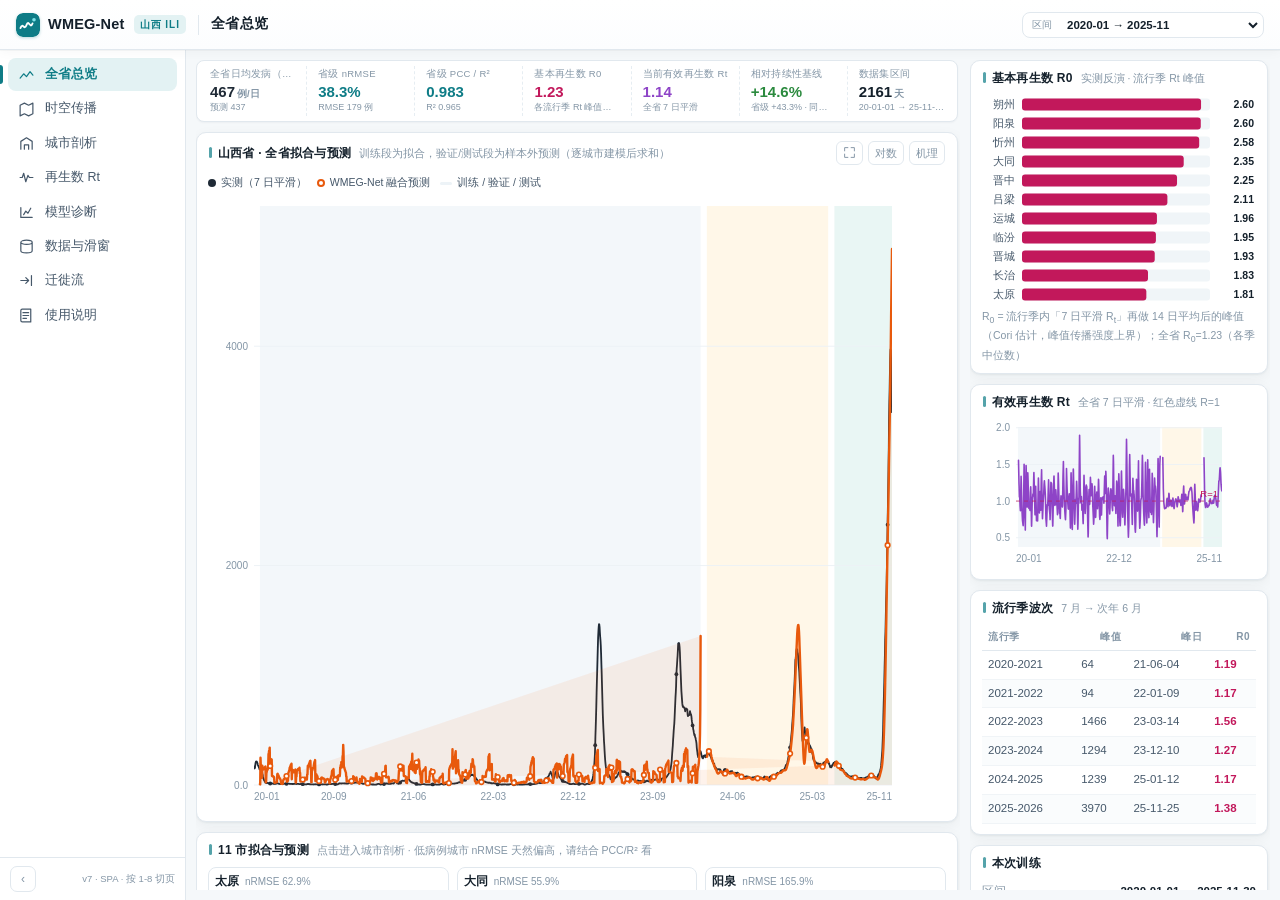
==== index.html @ af3e80bc "城市剖析主图加区间滑动条(全范围缩略+双把手+平移+空白拖新窗,与brush/滚轮/预设/日期框/城市切换双向同步)；修复框选矩形拦截鼠标致首次框选后交互失效" ====
<!doctype html>
<html lang="zh-CN">
<head>
<meta charset="utf-8">
<meta name="viewport" content="width=device-width,initial-scale=1">
<title>WMEG-Net · 山西省 ILI 时空传播</title>
<meta name="description" content="WMEG-Net 山西省 11 市流感样病例（ILI）时空预测演示：全省拟合与预测、时空传播地图、城市剖析、再生数 Rt、模型诊断与迁徙数据审计">
<meta name="theme-color" content="#0E7C86">
<link rel="icon" href="data:image/svg+xml,%3Csvg xmlns='http://www.w3.org/2000/svg' viewBox='0 0 32 32'%3E%3Crect width='32' height='32' rx='9' fill='%230E7C86'/%3E%3Cpath d='M6 20c3-8 5 4 8-4s5 6 8-2' fill='none' stroke='white' stroke-width='2.6' stroke-linecap='round'/%3E%3Ccircle cx='24' cy='9' r='2.4' fill='%237FE3E9'/%3E%3C/svg%3E">
<link rel="stylesheet" href="assets/app.css?v=20261125f">
</head>
<body data-page="index">
<div id="app"></div>
<script src="assets/data.js?v=20261125f"></script>
<script src="assets/charts.js?v=20261125f"></script>
<script src="assets/core.js?v=20261125f"></script>
<script src="assets/page-index.js?v=20261125f"></script>
<script src="assets/page-map.js?v=20261125f"></script>
<script src="assets/page-city.js?v=20261125f"></script>
<script src="assets/page-rt.js?v=20261125f"></script>
<script src="assets/page-model.js?v=20261125f"></script>
<script src="assets/page-data.js?v=20261125f"></script>
<script src="assets/page-mig.js?v=20261125f"></script>
<script src="assets/page-manual.js?v=20261125f"></script>
<script src="assets/app.js?v=20261125f"></script>
</body>
</html>
---- assets/app.css ----
/* ===========================================================
   WMEG-Net 演示站点 · 样式
   亮色 / 一屏零滚动 / 左控制台 + 主区 + 右详情栏
   =========================================================== */
:root{
  --bg:#F5F8FA; --panel:#FFFFFF; --panel2:#EEF3F7; --panel3:#F7FAFC;
  --line:#E1E8EE; --line2:#CFDAE3;
  --tx:#14202B; --tx2:#46586A; --tx3:#8496A6;
  --accent:#0E7C86; --accent2:#12A3AE; --accent-soft:#E3F2F3;
  --obs:#1F2A36; --pred:#0E7C86; --direct:#2F7FC1; --mech:#E8590C;
  --rt:#8E44C7; --r0:#C2185B; --flow:#2F7FC1;
  --train:#F3F7FA; --val:#FFF7E8; --test:#E9F6F4;
  --warn:#D9480F; --ok:#2B8A3E;
  --side-w:204px; --side-w-min:60px; --rail-w:clamp(296px,20vw,352px); --top-h:50px;
  --r:10px; --shadow:0 1px 2px rgba(20,32,43,.05),0 4px 14px rgba(20,32,43,.05);
}
*{box-sizing:border-box}
html,body{height:100%;margin:0}
body{background:var(--bg);color:var(--tx);
  font:13px/1.55 "Microsoft YaHei","PingFang SC","Noto Sans CJK SC","Segoe UI",sans-serif;
  -webkit-font-smoothing:antialiased;overflow:hidden}
.num{font-variant-numeric:tabular-nums}
button{font-family:inherit}

/* ---------- 顶栏 ---------- */
#app{height:100%;display:grid;grid-template-rows:var(--top-h) 1fr}
/* ---------- 顶栏 ---------- */
.top{display:flex;align-items:center;gap:12px;padding:0 16px;min-width:0;overflow:hidden;
  background:linear-gradient(180deg,#FFFFFF 0%,#FCFDFE 100%);
  border-bottom:1px solid var(--line);position:relative;z-index:20;
  box-shadow:0 1px 0 rgba(20,32,43,.03),0 3px 10px rgba(20,32,43,.03)}
.brand{display:flex;align-items:center;gap:8px;font-weight:800;font-size:14.5px;letter-spacing:.2px;
  white-space:nowrap;flex:0 0 auto}
.brand svg{display:block;border-radius:7px;box-shadow:0 1px 3px rgba(14,124,134,.28)}
.brand small{font-weight:700;font-size:10px;color:var(--accent);letter-spacing:.1em;
  background:var(--accent-soft);border-radius:5px;padding:1.5px 6px;margin-left:1px}
.vdiv{width:1px;height:20px;background:var(--line);flex:0 0 auto}
.viewtitle{display:flex;align-items:baseline;gap:9px;min-width:0;flex:0 1 auto}
.vname{font-size:13.5px;font-weight:800;color:var(--tx);white-space:nowrap;letter-spacing:.02em}
.vdesc{font-size:11.5px;color:var(--tx3);white-space:nowrap;overflow:hidden;text-overflow:ellipsis;min-width:0}
.top .spacer{flex:1 1 auto;min-width:4px}
.tools{display:flex;align-items:center;gap:8px;flex:0 0 auto;min-width:0}
.chip{display:inline-flex;align-items:center;gap:5px;background:#F7FAFC;border:1px solid var(--line);
  border-radius:7px;padding:4px 9px;font-size:11px;color:var(--tx2);white-space:nowrap;
  flex:0 0 auto;max-width:260px;overflow:hidden;text-overflow:ellipsis;line-height:1.35}
.chip b{color:var(--tx);font-weight:700;font-variant-numeric:tabular-nums}
.chip i{width:6px;height:6px;border-radius:50%;background:var(--accent);display:inline-block;
  box-shadow:0 0 0 2px rgba(14,124,134,.14)}
.chip.warn i{background:var(--warn);box-shadow:0 0 0 2px rgba(217,72,15,.14)}
.tsel{display:inline-flex;align-items:center;gap:6px;background:#fff;border:1px solid var(--line);
  border-radius:8px;padding:1px 2px 1px 9px;transition:.12s}
.tsel:hover{border-color:var(--line2)}
.tsel > span{font-size:10px;color:var(--tx3);letter-spacing:.06em;white-space:nowrap}
.sel{background:transparent;border:0;color:var(--tx);font-size:11.5px;font-weight:600;
  padding:4px 4px;outline:none;cursor:pointer;max-width:246px;font-family:inherit;
  text-overflow:ellipsis;white-space:nowrap;overflow:hidden}
.sel:focus{outline:none}

/* ---------- 侧栏 ---------- */
.shell{display:grid;grid-template-columns:var(--side-w) 1fr;min-height:0;transition:grid-template-columns .18s ease}
.shell.mini{grid-template-columns:var(--side-w-min)}
.side{background:#fff;border-right:1px solid var(--line);display:flex;flex-direction:column;min-height:0;position:relative}
.side .navlist{padding:8px 8px 2px;display:flex;flex-direction:column;gap:1px;flex:0 0 auto}
#consoleWrap{overflow-y:auto;overflow-x:hidden;min-height:0;flex:1 1 auto}
.side .tail{flex:0 0 auto}
.nav{display:flex;align-items:center;gap:10px;padding:7px 10px;border-radius:8px;color:var(--tx2);
  text-decoration:none;font-size:12.5px;white-space:nowrap;position:relative;transition:background .12s}
.nav svg{width:17px;height:17px;flex:0 0 17px;stroke:currentColor;fill:none;stroke-width:1.7;
  stroke-linecap:round;stroke-linejoin:round}
.nav:hover{background:var(--panel3);color:var(--tx)}
.nav.on{background:var(--accent-soft);color:var(--accent);font-weight:700}
.nav.on::before{content:"";position:absolute;left:-8px;top:7px;bottom:7px;width:3px;border-radius:0 3px 3px 0;background:var(--accent)}
.nav .lbl{overflow:hidden;text-overflow:ellipsis}
.nav .kbd{margin-left:auto;font-size:9.5px;color:var(--tx3);opacity:.8}
.shell.mini .nav .lbl,.shell.mini .nav .kbd,.shell.mini .side h4,.shell.mini .console,.shell.mini .brandtext{display:none}
.shell.mini .nav{justify-content:center;padding:9px 0}
.side h4{margin:14px 16px 6px;font-size:9.5px;letter-spacing:.16em;color:var(--tx3);font-weight:800;text-transform:uppercase}
.console{margin:6px 10px 10px;padding:9px;border:1px solid var(--line);border-radius:9px;background:var(--panel3)}
.console .cr{display:flex;align-items:center;gap:6px;margin-bottom:6px}
.console .cr label{width:34px;font-size:10.5px;color:var(--tx3)}
.console input[type=date],.console input[type=number],.console select{
  flex:1;min-width:0;background:#fff;border:1px solid var(--line);border-radius:6px;padding:3px 5px;
  font-size:11px;color:var(--tx);outline:none;font-family:inherit}
.console .ratio{display:flex;height:16px;border-radius:4px;overflow:hidden;margin:6px 0 4px;font-size:9px;font-weight:700;color:#fff}
.console .ratio i{display:flex;align-items:center;justify-content:center;font-style:normal}
.console .hint{font-size:10px;color:var(--tx3);line-height:1.45}
.btn{display:inline-flex;align-items:center;justify-content:center;gap:6px;border:1px solid var(--line2);
  background:#fff;color:var(--tx2);border-radius:7px;padding:5px 10px;font-size:11.5px;cursor:pointer;
  transition:.12s;white-space:nowrap}
.btn:hover{border-color:var(--accent);color:var(--accent)}
.btn.primary{background:var(--accent);border-color:var(--accent);color:#fff;font-weight:700}
.btn.primary:hover{background:#0B656D;border-color:#0B656D;color:#fff}
.btn.primary[disabled]{background:#A9C6C8;border-color:#A9C6C8;cursor:not-allowed}
.btn.sm{padding:3px 8px;font-size:10.5px;border-radius:6px}
.btn.block{width:100%}
.side .tail{margin-top:auto;padding:8px 10px;border-top:1px solid var(--line);display:flex;gap:6px;align-items:center}
.collapse{width:26px;height:26px;border-radius:7px;border:1px solid var(--line);background:#fff;cursor:pointer;
  color:var(--tx3);display:flex;align-items:center;justify-content:center;font-size:12px}
.collapse:hover{color:var(--accent);border-color:var(--accent)}
.ver{font-size:9.5px;color:var(--tx3);margin-left:auto;white-space:nowrap;overflow:hidden}

/* ---------- 页面骨架 ---------- */
.page{display:grid;grid-template-columns:minmax(0,1fr) var(--rail-w);gap:10px;padding:10px;min-height:0;overflow:hidden}
.page.norail{grid-template-columns:minmax(0,1fr)}
.main{min-width:0;min-height:0;overflow:auto;overflow-x:hidden;display:flex;flex-direction:column;gap:10px;padding-right:2px}
.main.noset{overflow:hidden}
.rail{min-width:0;min-height:0;overflow-y:auto;overflow-x:hidden;display:flex;flex-direction:column;gap:10px;padding-right:2px}
/* 右栏卡片不许被 flex 压缩（否则内容超高时全被裁掉），超出的交给右栏滚动 */
.rail > .card{flex:0 0 auto}
.page.norail .main{overflow:auto}
/* 顶部栏与版式的自适应：窗口变窄时先收文字，再收布局，绝不让内容被裁 */
@media (max-width:1600px){.vdesc{display:none}}
@media (max-width:1460px){#chipSplit{display:none}}
@media (max-width:1360px){:root{--rail-w:300px;--side-w:186px}#chipUpd{display:none}}
@media (max-width:1240px){:root{--rail-w:280px}#runSel{max-width:160px}.brand small{display:none}}
@media (max-width:1120px){.page{grid-template-columns:minmax(0,1fr)}.rail{display:none}}
@media (max-width:980px){.viewtitle{display:none}.brand span.brandtext{display:none}}

/* ---------- 区间工具条（分段控件 + 日期） ---------- */
.rangebar{display:flex;align-items:center;gap:10px;padding:7px 0 2px;flex-wrap:wrap;min-width:0}
.seglabel{font-size:10px;color:var(--tx3);letter-spacing:.08em;white-space:nowrap;flex:0 0 auto}
.seg{display:inline-flex;border:1px solid var(--line);border-radius:8px;overflow:hidden;background:#fff;
  flex:0 0 auto;box-shadow:0 1px 2px rgba(20,32,43,.03)}
.seg button{border:0;border-right:1px solid var(--line);background:transparent;color:var(--tx2);
  padding:5px 11px;font-size:11.5px;font-family:inherit;cursor:pointer;transition:.12s;white-space:nowrap}
.seg button:last-child{border-right:0}
.seg button:hover{background:var(--panel3);color:var(--tx)}
.seg button.on{background:var(--accent);color:#fff;font-weight:700}
.rbar-right{margin-left:auto;display:flex;align-items:center;gap:6px;flex-wrap:wrap;min-width:0}
.rbar-right .dlab{font-size:10px;color:var(--tx3)}
.rbar-right input[type=date]{background:#fff;border:1px solid var(--line);border-radius:7px;
  padding:3px 6px;font-size:11px;color:var(--tx2);font-family:inherit;outline:none}
.rbar-right input[type=date]:focus{border-color:var(--accent);color:var(--tx)}
.rbar-right .rtxt{font-size:10.5px;color:var(--tx3);margin-left:4px;white-space:nowrap;
  font-variant-numeric:tabular-nums}
.rbar-right .rtxt b{color:var(--tx2)}

/* ---------- 卡片 ---------- */
.card{background:var(--panel);border:1px solid var(--line);border-radius:var(--r);box-shadow:var(--shadow);
  display:flex;flex-direction:column;min-width:0;position:relative;overflow:hidden}
.card>.hd{display:flex;align-items:center;gap:8px;padding:8px 12px 0;min-height:20px;min-width:0}
.card>.hd h3{margin:0;font-size:12px;font-weight:800;letter-spacing:.02em;color:var(--tx);white-space:nowrap}
.card>.hd .sub{font-size:10.5px;color:var(--tx3);overflow:hidden;text-overflow:ellipsis;white-space:nowrap;min-width:0}
.card>.hd .tools{margin-left:auto;display:flex;gap:5px;align-items:center}
.card>.bd{padding:7px 11px 10px;flex:1;min-height:0;min-width:0;display:flex;flex-direction:column}
.card.pad>.bd{padding:12px 14px}
.card.grow{flex:1 1 auto}
/* 主区卡片默认不被压缩（否则内容超高时按比例压扁、字被裁）；需要撑满的卡片用内联 flex:1 */
.main > .card{flex:0 0 auto}
.main > .kpis{flex:0 0 auto}
.ico{min-width:24px;height:24px;border-radius:6px;border:1px solid var(--line);background:#fff;color:var(--tx3);
  display:inline-flex;align-items:center;justify-content:center;cursor:pointer;font-size:10.5px;
  padding:0 6px;white-space:nowrap;line-height:1;letter-spacing:0}
.ico:hover{color:var(--accent);border-color:var(--accent)}
.ico.on{background:var(--accent-soft);color:var(--accent);border-color:#B6DEE0}

/* ---------- KPI ---------- */
.kpis{display:grid;grid-template-columns:repeat(auto-fit,minmax(124px,1fr));gap:8px}
.kpis.seven{grid-template-columns:repeat(7,minmax(0,1fr))}
/* 窄屏把 7 张 KPI 折成 4 列两行（规则必须放在 .kpis.seven 之后才生效） */
@media (max-width:1500px){.kpis.seven{grid-template-columns:repeat(4,minmax(0,1fr))}}
@media (max-width:900px){.kpis.seven{grid-template-columns:repeat(2,minmax(0,1fr))}}
.kpi{background:var(--panel);border:1px solid var(--line);border-radius:8px;padding:7px 10px;
  box-shadow:0 1px 2px rgba(20,32,43,.04);position:relative;overflow:hidden;min-width:0}
.kpi .t{font-size:9.5px;color:var(--tx3);letter-spacing:.04em;white-space:nowrap;overflow:hidden;text-overflow:ellipsis}
.kpi .v{font-size:19px;font-weight:800;line-height:1.15;margin-top:1px;font-variant-numeric:tabular-nums;
  white-space:nowrap;overflow:hidden;text-overflow:ellipsis}
.kpi .u{font-size:10px;color:var(--tx3);font-weight:600;margin-left:2px}
.kpi .d{font-size:9.5px;color:var(--tx3);margin-top:1px;white-space:nowrap;overflow:hidden;text-overflow:ellipsis}
.kpi::after{content:"";position:absolute;left:0;top:0;bottom:0;width:2.5px;background:var(--accent);opacity:.5}
.kpi.obs::after{background:var(--obs)}.kpi.pred::after{background:var(--pred)}
.kpi.rt::after{background:var(--rt)}.kpi.r0::after{background:var(--r0)}
.kpi.warn::after{background:var(--warn)}.kpi.ok::after{background:var(--ok)}

/* ---------- 紧凑指标带（总览页顶部） ---------- */
.mbar{display:flex;align-items:stretch;background:#fff;border:1px solid var(--line);border-radius:8px;
  box-shadow:0 1px 2px rgba(20,32,43,.04);padding:5px 2px;flex:0 0 auto;min-width:0;overflow:hidden}
.mbar .m{flex:1 1 0;min-width:0;padding:1px 11px;border-left:1px dashed #E6EDF2;display:flex;
  flex-direction:column;gap:1px}
.mbar .m:first-child{border-left:0}
.mbar .ml{font-size:9.5px;color:var(--tx3);letter-spacing:.03em;white-space:nowrap;overflow:hidden;text-overflow:ellipsis}
.mbar .mv{font-size:15px;font-weight:800;line-height:1.15;color:var(--tx);font-variant-numeric:tabular-nums;
  white-space:nowrap;overflow:hidden;text-overflow:ellipsis}
.mbar .mv i{font-size:9.5px;font-weight:600;color:var(--tx3);font-style:normal;margin-left:2px}
.mbar .md{font-size:9px;color:var(--tx3);white-space:nowrap;overflow:hidden;text-overflow:ellipsis}
.mbar .m.obs .mv{color:#1F2A36}.mbar .m.pred .mv{color:var(--accent)}
.mbar .m.rt .mv{color:var(--rt)}.mbar .m.r0 .mv{color:var(--r0)}
.mbar .m.ok .mv{color:var(--ok)}.mbar .m.warn .mv{color:var(--warn)}
/* 主图卡片：吃掉视口剩余高度，图是主角 */
.card.mainchart{flex:1 1 auto;min-height:clamp(340px,calc(100vh - 210px),820px)}

/* ---------- 图表 ---------- */
.chart{position:relative;width:100%;min-height:0;flex:1}
.chart svg{display:block;width:100%;height:100%;overflow:visible}
.chart .grid line{stroke:#EDF2F6;stroke-width:1}
.chart .axis text{fill:var(--tx3);font-size:10px}
.chart .axis path{stroke:var(--line2)}
.chart .lbl{fill:var(--tx2);font-size:10px}
.legend{display:flex;flex-wrap:wrap;gap:10px;align-items:center;font-size:10.5px;color:var(--tx2);padding:2px 0 4px}
.legend i{display:inline-block;width:12px;height:3px;border-radius:2px;margin-right:5px;vertical-align:middle}
.legend .dot{width:8px;height:8px;border-radius:50%;margin-right:5px}
.tipbox{position:fixed;left:0;top:0;pointer-events:none;background:rgba(255,255,255,.98);border:1px solid var(--line2);
  border-radius:8px;padding:7px 10px;font-size:11px;color:var(--tx);box-shadow:0 8px 26px rgba(20,32,43,.16);
  opacity:0;transition:opacity .1s;z-index:99;min-width:120px;line-height:1.6}
.tipbox b{color:var(--accent)}
.tipbox .r{display:flex;justify-content:space-between;gap:14px}
.tipbox .r span:last-child{font-variant-numeric:tabular-nums;font-weight:700}
.chart .brush{fill:rgba(14,124,134,.10);stroke:rgba(14,124,134,.45);stroke-width:1}
.chart .hover-line{stroke:#94A5B4;stroke-width:1;stroke-dasharray:3 3}

/* ---------- 地图 ---------- */
.mapwrap{position:relative;flex:1;min-height:340px;background:radial-gradient(circle at 50% 42%,#FFFDFA 0%,#F6EFE4 78%);
  border-radius:8px;overflow:hidden;cursor:grab}
.mapwrap.drag{cursor:grabbing}
.mapwrap svg{width:100%;height:100%;display:block}
/* 地图分三层叠放：底图接收鼠标；迁徙流 / 标签两层不拦截事件，并各自独立成合成层，
   这样流动线动画、逐日填色、标签数值变化互不牵连着重绘 */
.mapwrap>svg{position:absolute;left:0;top:0}
.mapwrap>svg.mv-flow,.mapwrap>svg.mv-lab{pointer-events:none;will-change:transform}
.mappoly{cursor:pointer;transition:fill .18s}
.mapwrap.live .mappoly{transition:none}
.lab-layer{position:absolute;inset:0;pointer-events:none;overflow:hidden}
.clab{position:absolute;transform:translate(-50%,-50%);text-align:center;line-height:1.15;white-space:nowrap;
  text-shadow:0 0 3px #fff,0 0 3px #fff,0 0 4px #fff,0 0 6px #fff}
.clab .n{font-size:12px;font-weight:700;color:#14202B}
.clab .v{font-size:11px;font-weight:700;color:#14202B;font-variant-numeric:tabular-nums}
.clab.dk .n,.clab.dk .v{color:#fff;text-shadow:0 0 3px rgba(20,32,43,.8),0 0 6px rgba(20,32,43,.55)}
.clab.sel .n{color:var(--accent)}
.maptools{position:absolute;right:10px;bottom:10px;display:flex;flex-direction:column;gap:5px;z-index:4}
.maptools .btn{width:28px;height:28px;padding:0;border-radius:7px;background:#fff;box-shadow:0 1px 5px rgba(20,32,43,.12)}
.scalebar{position:absolute;left:10px;top:10px;font-size:10px;color:var(--tx3);background:rgba(255,252,247,.92);
  border:1px solid rgba(196,120,60,.28);border-radius:6px;padding:4px 8px;z-index:4}

/* 地图全屏：小窗口下也能把 11 市标注看清 */
.card.fullmap{position:fixed;inset:14px;z-index:300;background:#fff;box-shadow:0 24px 70px rgba(12,22,30,.28)}
.card.fullmap .mapwrap{min-height:0}

/* ---------- 时间轴 ---------- */
.timeline{display:flex;align-items:center;gap:12px;padding:8px 14px 10px}
.timeline .day{font-size:14px;font-weight:800;font-variant-numeric:tabular-nums;min-width:96px}
.timeline .tot{font-size:11px;color:var(--tx3);min-width:120px;text-align:right}
input[type=range]{-webkit-appearance:none;appearance:none;flex:1;height:4px;border-radius:3px;background:#D9E3EB;outline:none}
input[type=range]::-webkit-slider-thumb{-webkit-appearance:none;width:15px;height:15px;border-radius:50%;
  background:var(--accent);border:2px solid #fff;box-shadow:0 1px 5px rgba(14,124,134,.45);cursor:pointer}
.play{width:34px;height:34px;flex:0 0 auto;border-radius:50%;border:1px solid var(--line);background:#fff;cursor:pointer;
  color:var(--accent);display:flex;align-items:center;justify-content:center;font-size:12px}
.play:hover{background:var(--accent-soft)}
.play.on{background:var(--accent);color:#fff;border-color:var(--accent)}

/* ---------- 列表 / 表格 ---------- */
.list{display:flex;flex-direction:column;gap:1px;overflow:auto;min-height:0}
.item{display:flex;align-items:center;gap:8px;padding:4.5px 8px;border-radius:6px;cursor:pointer;font-size:12px;color:var(--tx2);transition:background .1s}
.item:hover{background:var(--panel3)}
.item.on{background:var(--accent-soft);color:var(--tx);font-weight:700}
.item .nm{flex:0 0 auto;min-width:44px;color:var(--tx)}
.item .track{flex:1;height:9px;background:#EFF4F8;border-radius:3px;overflow:hidden;min-width:40px}
.item .fill{display:block;height:100%;border-radius:3px;background:linear-gradient(90deg,#7FC7CB,#0E7C86)}
.item .vl{width:56px;text-align:right;font-variant-numeric:tabular-nums;font-weight:700;font-size:11.5px}
.item .rk{width:16px;text-align:right;font-size:10px;color:var(--tx3)}
table.t{width:100%;border-collapse:collapse;font-size:11.5px}
table.t th{text-align:right;font-weight:700;color:var(--tx3);font-size:10px;letter-spacing:.05em;
  padding:5px 6px;border-bottom:1px solid var(--line);position:sticky;top:0;background:#fff;z-index:1}
table.t th:first-child,table.t td:first-child{text-align:left}
table.t td{padding:5px 6px;border-bottom:1px solid #F0F4F7;font-variant-numeric:tabular-nums;color:var(--tx2)}
table.t tr:hover td{background:var(--panel3)}
table.t td b{color:var(--tx)}
table.t.compact{table-layout:fixed}
table.t.compact th,table.t.compact td{padding:4px 4px;font-size:10.5px;white-space:nowrap;
  overflow:hidden;text-overflow:ellipsis}
table.t.compact th:first-child,table.t.compact td:first-child{width:36%}
.scroll{overflow:auto;min-height:0;max-width:100%}
.tiny{font-size:10.5px;color:var(--tx3);line-height:1.55}
.pill{display:inline-block;padding:1px 7px;border-radius:20px;font-size:10px;font-weight:700;
  background:var(--panel2);color:var(--tx2)}
.pill.ok{background:#E6F4E9;color:#2B8A3E}
.pill.warn{background:#FDEEE4;color:#C2410C}
.pill.info{background:var(--accent-soft);color:var(--accent)}
.pill.rt{background:#F3E8FA;color:#7B2CBF}
.divider{height:1px;background:var(--line);margin:8px 0}
.kv{display:flex;justify-content:space-between;gap:8px;padding:3.5px 0;font-size:11.5px;
  border-bottom:1px dashed #EEF2F6;min-width:0}
.kv:last-child{border-bottom:0}
.kv span:first-child{color:var(--tx3);white-space:nowrap;flex:0 0 auto}
.kv span:last-child{font-weight:700;font-variant-numeric:tabular-nums;text-align:right;
  min-width:0;overflow:hidden;text-overflow:ellipsis;white-space:nowrap}

/* ---------- 模态（图表放大） ---------- */
.modal{position:fixed;inset:0;background:rgba(12,22,30,.42);backdrop-filter:blur(2px);z-index:200;
  display:none;align-items:center;justify-content:center;padding:24px}
.modal.on{display:flex}
.modal .box{background:#fff;border-radius:14px;box-shadow:0 24px 70px rgba(12,22,30,.3);
  width:min(1500px,96vw);height:min(900px,90vh);display:flex;flex-direction:column;overflow:hidden}
.modal .bhd{display:flex;align-items:center;gap:10px;padding:12px 16px;border-bottom:1px solid var(--line)}
.modal .bhd h3{margin:0;font-size:14px}
.modal .bbd{flex:1;min-height:0;padding:12px 16px 16px;display:flex;flex-direction:column}

/* ---------- 提示 / 空态 ---------- */
.empty{display:flex;align-items:center;justify-content:center;height:100%;color:var(--tx3);font-size:12px;text-align:center;padding:20px}
.note{background:#FFF8EC;border:1px solid #F5DFC2;border-radius:8px;padding:8px 11px;font-size:11px;color:#8A5A18;line-height:1.6}
.note.info{background:#EEF7FA;border-color:#CFE6EC;color:#265C66}
.note.ok{background:#EFF8F1;border-color:#CDE9D5;color:#24663A}
.toast{position:fixed;left:50%;bottom:34px;transform:translateX(-50%) translateY(12px);background:#14202B;color:#fff;
  padding:9px 16px;border-radius:9px;font-size:12px;opacity:0;transition:.2s;z-index:300;pointer-events:none;max-width:70vw}
.toast.on{opacity:1;transform:translateX(-50%) translateY(0)}

/* ---------- 说明页 ---------- */
.doc{max-width:920px;margin:0 auto;padding:4px 6px 40px;line-height:1.85;font-size:13px;color:var(--tx2)}
.doc h1{font-size:22px;color:var(--tx);margin:6px 0 4px}
.doc h2{font-size:15px;color:var(--tx);margin:26px 0 8px;padding-bottom:6px;border-bottom:1px solid var(--line)}
.doc h3{font-size:13px;color:var(--tx);margin:16px 0 4px}
.doc p{margin:6px 0}
.doc ul,.doc ol{margin:6px 0 6px 4px;padding-left:18px}
.doc li{margin:3px 0}
.doc code{background:var(--panel2);border-radius:4px;padding:1px 5px;font-size:11.5px;
  font-family:"Cascadia Code",Consolas,monospace;color:#0B5E66}
.doc pre{background:#0F1B24;color:#D7E3EC;border-radius:9px;padding:12px 14px;overflow:auto;font-size:11.5px;
  line-height:1.7;font-family:"Cascadia Code",Consolas,monospace}
.doc pre code{background:none;color:inherit;padding:0}
.doc table{width:100%;border-collapse:collapse;font-size:12px;margin:8px 0}
.doc th,.doc td{border:1px solid var(--line);padding:6px 9px;text-align:left}
.doc th{background:var(--panel3);font-size:11px;color:var(--tx3)}
.doc blockquote{margin:8px 0;padding:8px 14px;border-left:3px solid var(--accent);background:var(--accent-soft);
  border-radius:0 7px 7px 0;color:#14555C;font-size:12px}
.kbd{display:inline-block;border:1px solid var(--line2);border-bottom-width:2px;border-radius:5px;
  padding:0 6px;font-size:10.5px;background:#fff;color:var(--tx2);font-family:inherit}

/* ---------- 迁徙流动画 ----------
   虚线相位由 page-map.js 按动画时钟推进（约 30 次/秒）；不再用 CSS 无限动画，
   那样会让整张地图在页面静止时也每帧重绘 */
.flow{stroke-dasharray:6 8}

/* ---------- 左控制台：图层开关 / 着色单选行 ---------- */
.side .row{display:flex;align-items:center;gap:8px;border-radius:6px;margin:0 8px;
  padding:6px 9px;font-size:12px;color:var(--tx2);cursor:pointer;user-select:none;transition:background .12s}
.side .row:hover{background:var(--panel3);color:var(--tx)}
.side .row .tick{flex:0 0 auto;display:inline-block}
.row.on .tick{border-color:var(--accent);box-shadow:inset 0 0 0 3px var(--accent)}
.side .row.on{color:var(--accent)}
/* 复选（图层）：城市页曲线行沿用原圆点样式，这里只接管 .ctl 行 */
.side .row.ctl .tick{width:13px;height:13px;flex:0 0 13px;border:1.5px solid var(--line2);
  border-radius:4px;background:#fff;position:relative;box-shadow:none;transition:.12s}
.side .row.ctl.on .tick{background:var(--accent);border-color:var(--accent);box-shadow:none}
.side .row.ctl.on .tick::after{content:"";position:absolute;left:3px;top:1px;width:4px;height:7px;
  border:solid #fff;border-width:0 1.8px 1.8px 0;transform:rotate(45deg)}
.side .row.ctl.radio .tick{border-radius:50%}
.side .row.ctl.radio.on .tick::after{left:50%;top:50%;width:5px;height:5px;border:0;background:#fff;
  border-radius:50%;transform:translate(-50%,-50%)}

/* ---------- 地图色阶图例（文字 + 渐变条 + 刻度） ---------- */
.scalebar{min-width:158px}
.scalebar .sb-t{white-space:nowrap}
.scalebar .sb-bar{height:7px;border-radius:4px;margin:5px 0 3px;border:1px solid rgba(20,32,43,.07);
  background:linear-gradient(90deg,#F7FBFD,#FEECD2,#FDBA74,#F07147,#BE2828,#78141E)}
.scalebar .sb-l{display:flex;justify-content:space-between;font-size:9.5px;color:var(--tx3);
  font-variant-numeric:tabular-nums}

/* ---------- 细节统一：卡片标题、表格、可点击小卡片 ---------- */
.card>.hd h3::before{content:"";display:inline-block;width:3px;height:11px;border-radius:2px;
  background:var(--accent);opacity:.7;margin-right:6px;vertical-align:-1px}
table.t tbody tr:nth-child(even) td{background:#FAFCFD}
table.t tbody tr:hover td{background:var(--panel3)}
.citycell{transition:border-color .12s,box-shadow .12s}
.citycell:hover{border-color:#9CCFD4!important;box-shadow:0 2px 10px rgba(14,124,134,.12)}

/* ---------- 公式卡：再生数估计式（Rt 页） ---------- */
.fxwrap{display:flex;flex-wrap:wrap;gap:10px 18px;align-items:center}
.fx{flex:1 1 340px;display:flex;align-items:center;justify-content:center;gap:8px;min-height:178px;
  background:linear-gradient(180deg,#FDFAFF 0%,#F4ECFA 100%);border:1px solid #E5D5F3;border-radius:9px;
  font:24px/1 "Times New Roman","Cambria Math","Noto Serif",serif;color:#35124F}
.fx .lhs{font-style:italic;font-weight:700;font-size:1.25em;color:var(--rt)}
.fx .op{color:#7B579A;margin:0 2px;font-size:1.12em}
.frac{display:inline-flex;flex-direction:column;align-items:center}
.frac>.fxn,.frac>.fxd{display:flex;align-items:center;gap:3px;line-height:1;white-space:nowrap}
.frac>.fxn{padding:0 13px 5px;border-bottom:1.7px solid #5E3B7E}
.frac>.fxd{padding:5px 13px 0}
.frac>.fxd>.sum:first-child{margin-right:9px}
.fx .sum{display:inline-flex;flex-direction:column;align-items:center;line-height:1}
.fx .sum>.sig{font-size:1.95em;line-height:.8;margin:3px 0 1px}
.fx .sum>.hi,.fx .sum>.lo{font-size:.52em;line-height:1.15;white-space:nowrap}
.fx .sum.s2>.sig{font-size:1.5em}
.fx i{font-style:italic;margin:0 1px}
.fx sub{font-size:.6em;line-height:0;vertical-align:-.28em}
.fxdef{flex:2 1 340px;display:flex;flex-direction:column;gap:5px;min-width:0}
.fxrow{display:flex;gap:10px;align-items:baseline;font-size:12px;line-height:1.6;color:var(--tx2);min-width:0}
.fxrow>.sym{flex:0 0 42px;text-align:right;color:var(--rt);white-space:nowrap;
  font:italic 700 14px/1 "Times New Roman","Cambria Math","Noto Serif",serif}
.fxrow>.sym.zh{font:700 11px/1.6 "Microsoft YaHei","PingFang SC","Noto Sans CJK SC","Segoe UI",sans-serif;
  color:var(--tx3);letter-spacing:.06em}
.fxrow i{font:italic 700 1.12em/0 "Times New Roman","Cambria Math","Noto Serif",serif;color:var(--rt)}
.fxrow sub{font-size:.68em;line-height:0;vertical-align:-.2em}
.fxr0{display:flex;flex-wrap:wrap;align-items:center;gap:5px 10px;margin-top:9px;padding-top:9px;
  border-top:1px dashed var(--line);font-size:11.5px;line-height:1.6;color:var(--tx2)}
.fxr0>.lab{font-weight:800;color:var(--r0);white-space:nowrap}
.fxr0>.eq{display:inline-flex;align-items:center;gap:4px;white-space:nowrap;color:#7A1035;
  font:15px/1 "Times New Roman","Cambria Math","Noto Serif",serif}
.fxr0>.eq>.op{margin:0 1px}
.fxr0>.eq>.max{display:inline-flex;flex-direction:column;align-items:center;line-height:1;margin-right:3px}
.fxr0>.eq>.max>.lo{font:10px/1.2 "Microsoft YaHei","PingFang SC","Noto Sans CJK SC","Segoe UI",sans-serif;color:var(--tx3)}
.fxr0>.eq i{font-style:italic}
.fxr0>.eq sub{font-size:.62em;line-height:0;vertical-align:-.25em}
.fxr0>.desc{min-width:0}
.fxconv{display:flex;flex-wrap:wrap;gap:5px 6px;align-items:center;margin-top:8px}
.fxconv>.k{font-size:10.5px;font-weight:800;color:var(--tx3);letter-spacing:.06em;margin-right:3px}
.fxconv>.c{font-size:11px;line-height:1.6;color:var(--tx2);background:var(--panel3);
  border:1px solid var(--line);border-radius:20px;padding:1px 9px;white-space:nowrap}

/* ---------- 滚动条：细化主区 / 右栏 / 控制台 ---------- */
.main,.rail,.scroll,#consoleWrap{scrollbar-width:thin;scrollbar-color:#C6D3DD transparent}
.main::-webkit-scrollbar,.rail::-webkit-scrollbar,.scroll::-webkit-scrollbar,#consoleWrap::-webkit-scrollbar{width:8px;height:8px}
.main::-webkit-scrollbar-thumb,.rail::-webkit-scrollbar-thumb,.scroll::-webkit-scrollbar-thumb,#consoleWrap::-webkit-scrollbar-thumb{
  background:#C6D3DD;border-radius:6px;border:2px solid transparent;background-clip:content-box}
.main::-webkit-scrollbar-thumb:hover,.rail::-webkit-scrollbar-thumb:hover,.scroll::-webkit-scrollbar-thumb:hover,#consoleWrap::-webkit-scrollbar-thumb:hover{
  background:#9FB4C2;border:2px solid transparent;background-clip:content-box}
.main::-webkit-scrollbar-track,.rail::-webkit-scrollbar-track,.scroll::-webkit-scrollbar-track,#consoleWrap::-webkit-scrollbar-track{background:transparent}

/* ---------- 指标带窄屏：折行而不是挤成省略号 ---------- */
@media (max-width:1180px){.mbar{flex-wrap:wrap;row-gap:5px;padding:6px 2px}
  .mbar .m{flex:1 1 24%;padding:2px 11px}
  .mbar .m:nth-child(4n+1){border-left:0}}

/* ---------- 可访问性与长提示 ---------- */
a:focus-visible,button:focus-visible,select:focus-visible,input:focus-visible,.ico:focus-visible{outline:2px solid var(--accent);outline-offset:2px;border-radius:5px}
.tipbox{max-width:340px;white-space:normal;line-height:1.65}
@media (prefers-reduced-motion:reduce){*{animation:none!important;transition:none!important}}
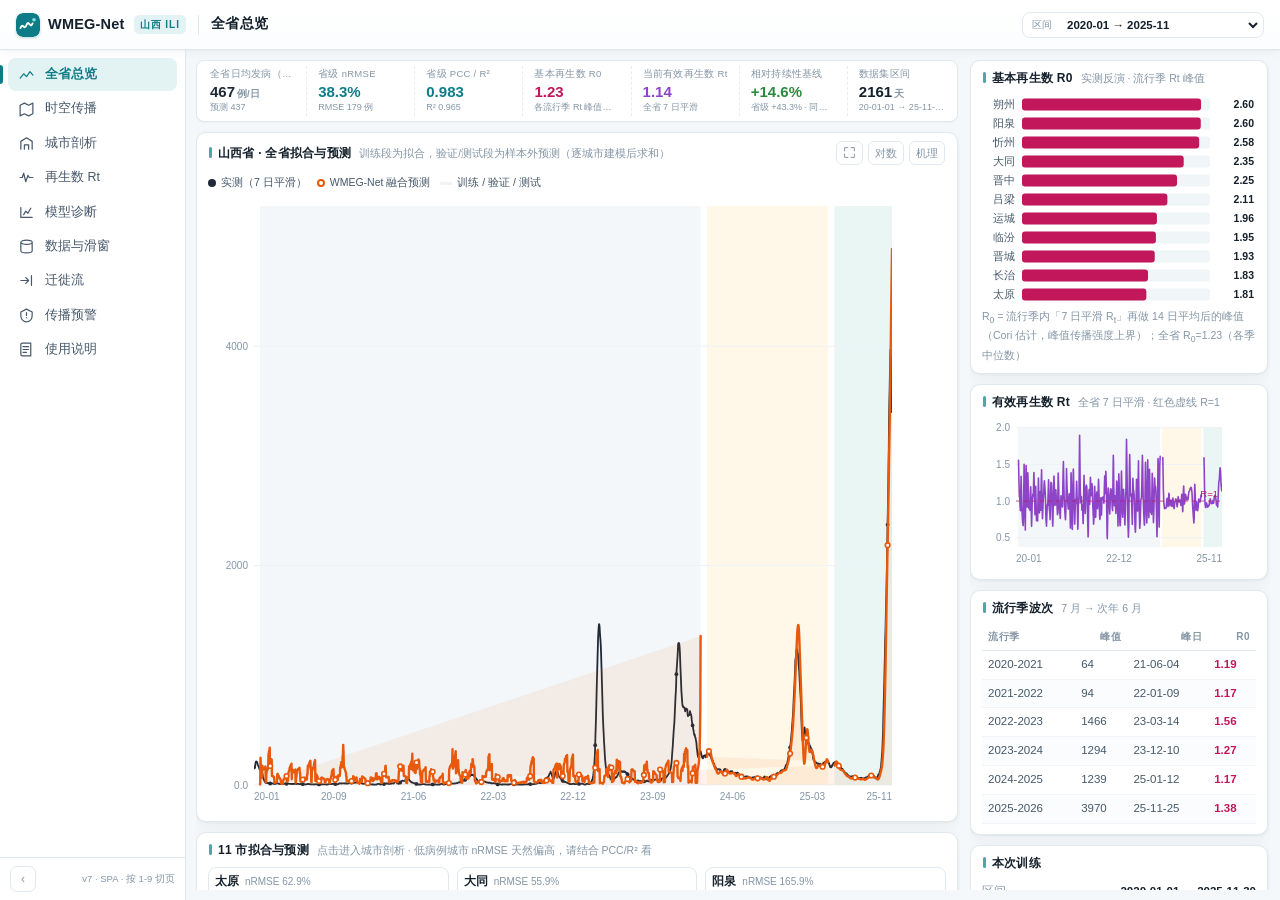
==== commit 84388190: "feat: 传播预警页(导师四问雏形) Q1气象归因/Q2迁移lead-lag/Q3-4热点回溯+风险榜" ====
--- a/index.html
+++ b/index.html
@@ -7,7 +7,7 @@
 <meta name="description" content="WMEG-Net 山西省 11 市流感样病例（ILI）时空预测演示：全省拟合与预测、时空传播地图、城市剖析、再生数 Rt、模型诊断与迁徙数据审计">
 <meta name="theme-color" content="#0E7C86">
 <link rel="icon" href="data:image/svg+xml,%3Csvg xmlns='http://www.w3.org/2000/svg' viewBox='0 0 32 32'%3E%3Crect width='32' height='32' rx='9' fill='%230E7C86'/%3E%3Cpath d='M6 20c3-8 5 4 8-4s5 6 8-2' fill='none' stroke='white' stroke-width='2.6' stroke-linecap='round'/%3E%3Ccircle cx='24' cy='9' r='2.4' fill='%237FE3E9'/%3E%3C/svg%3E">
-<link rel="stylesheet" href="assets/app.css?v=20261125f">
+<link rel="stylesheet" href="assets/app.css?v=20261127g">
 </head>
 <body data-page="index">
 <div id="app"></div>
@@ -22,6 +22,7 @@
 <script src="assets/page-data.js?v=20261125f"></script>
 <script src="assets/page-mig.js?v=20261125f"></script>
 <script src="assets/page-manual.js?v=20261125f"></script>
-<script src="assets/app.js?v=20261125f"></script>
+<script src="assets/page-warn.js?v=20261127g"></script>
+<script src="assets/app.js?v=20261127g"></script>
 </body>
 </html>
--- a/assets/app.css
+++ b/assets/app.css
@@ -422,3 +422,15 @@
 a:focus-visible,button:focus-visible,select:focus-visible,input:focus-visible,.ico:focus-visible{outline:2px solid var(--accent);outline-offset:2px;border-radius:5px}
 .tipbox{max-width:340px;white-space:normal;line-height:1.65}
 @media (prefers-reduced-motion:reduce){*{animation:none!important;transition:none!important}}
+
+/* ---------- 传播预警页（四问雏形） ---------- */
+table.t td.r{text-align:right;font-variant-numeric:tabular-nums}
+.kvs{margin:2px 0 8px}
+.grid2{display:grid;grid-template-columns:1fr 1fr;gap:14px}
+@media (max-width:980px){.grid2{grid-template-columns:1fr}}
+.badge{display:inline-block;padding:1px 7px;border-radius:9px;font-size:10px;font-weight:700}
+.badge.cool{background:#E4F3F4;color:#0B5A62}
+.badge.warm{background:#FDEEE3;color:#9A3412}
+.badge.mut{background:#EEF2F5;color:#6B7A89}
+.bullets{margin:4px 0 0;padding-left:16px;font-size:11.5px;color:var(--tx2);line-height:1.7}
+.bullets li{margin:4px 0}
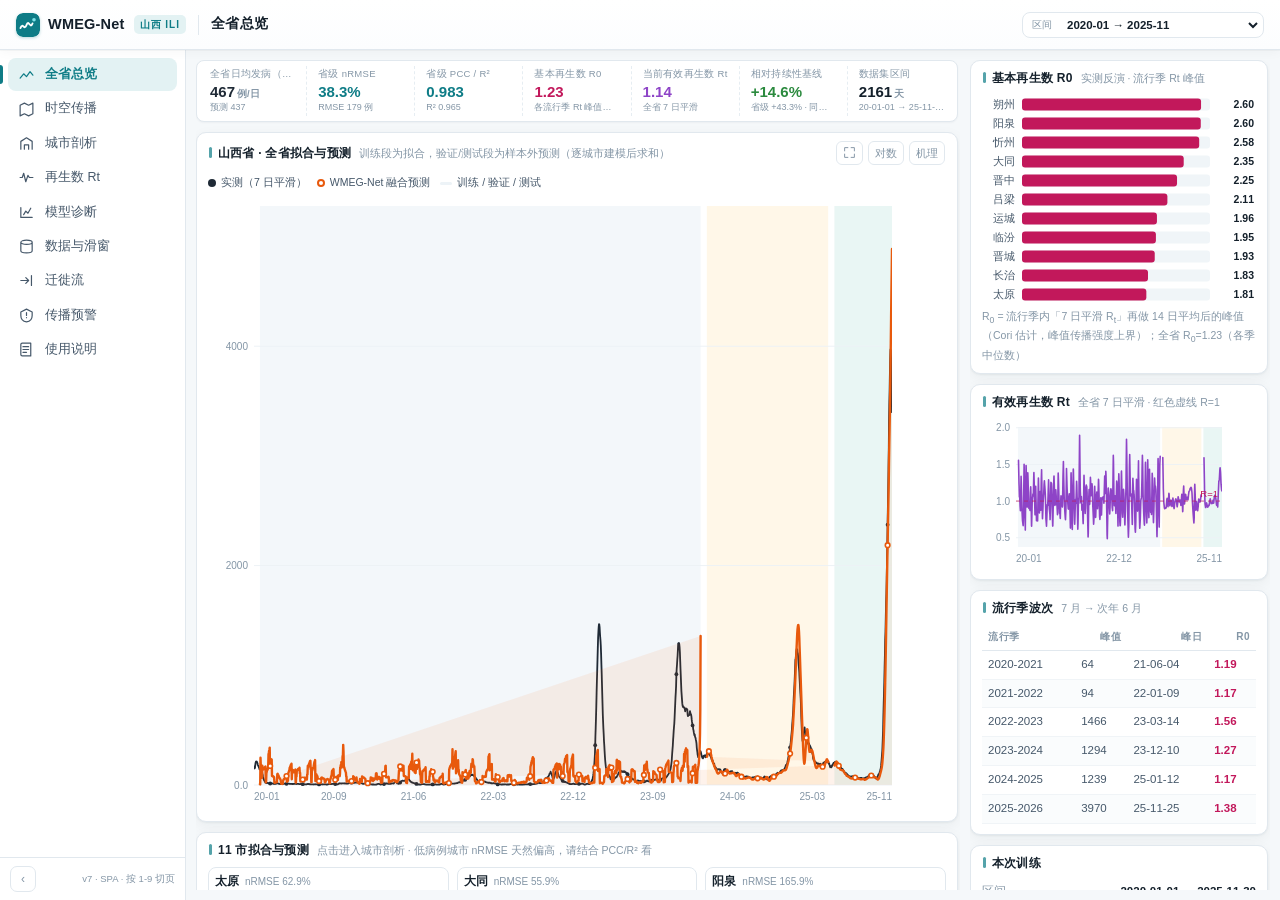
==== commit fd254ff7: "map: weather/migration/risk layers + Q1 chips + gradient legend; city: Rt-first rail, hide H1-12" ====
--- a/index.html
+++ b/index.html
@@ -12,11 +12,12 @@
 <body data-page="index">
 <div id="app"></div>
 <script src="assets/data.js?v=20261125f"></script>
+<script src="assets/data-map-ext.js?v=20261127h"></script>
 <script src="assets/charts.js?v=20261125f"></script>
 <script src="assets/core.js?v=20261125f"></script>
 <script src="assets/page-index.js?v=20261125f"></script>
-<script src="assets/page-map.js?v=20261125f"></script>
-<script src="assets/page-city.js?v=20261125f"></script>
+<script src="assets/page-map.js?v=20261127h"></script>
+<script src="assets/page-city.js?v=20261127h"></script>
 <script src="assets/page-rt.js?v=20261125f"></script>
 <script src="assets/page-model.js?v=20261125f"></script>
 <script src="assets/page-data.js?v=20261125f"></script>
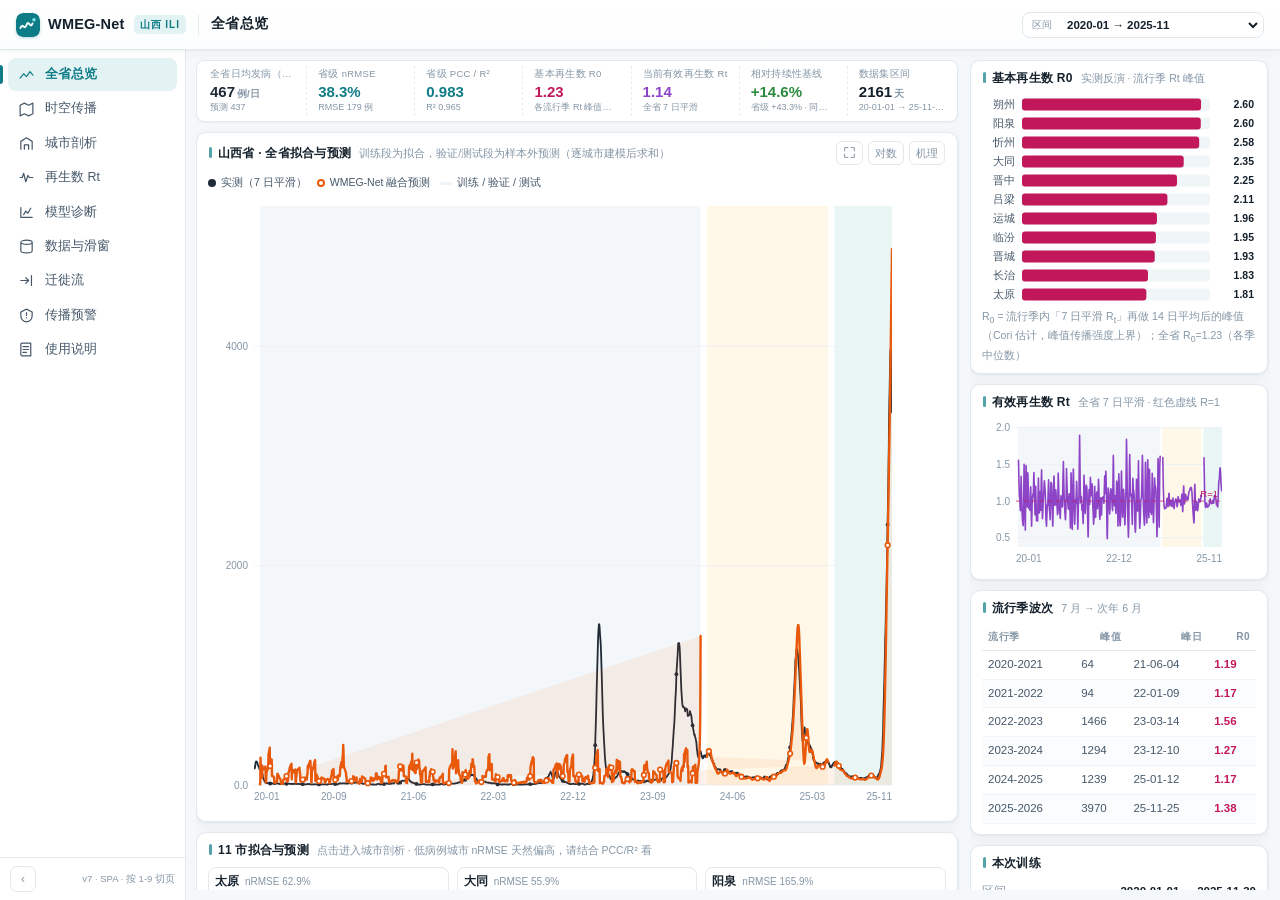
==== commit 9a98eefb: "map: atlas plate 3-col layout, T/H/precip sync mini-maps + city table + risk top3, precip layer, car" ====
--- a/index.html
+++ b/index.html
@@ -7,16 +7,16 @@
 <meta name="description" content="WMEG-Net 山西省 11 市流感样病例（ILI）时空预测演示：全省拟合与预测、时空传播地图、城市剖析、再生数 Rt、模型诊断与迁徙数据审计">
 <meta name="theme-color" content="#0E7C86">
 <link rel="icon" href="data:image/svg+xml,%3Csvg xmlns='http://www.w3.org/2000/svg' viewBox='0 0 32 32'%3E%3Crect width='32' height='32' rx='9' fill='%230E7C86'/%3E%3Cpath d='M6 20c3-8 5 4 8-4s5 6 8-2' fill='none' stroke='white' stroke-width='2.6' stroke-linecap='round'/%3E%3Ccircle cx='24' cy='9' r='2.4' fill='%237FE3E9'/%3E%3C/svg%3E">
-<link rel="stylesheet" href="assets/app.css?v=20261127g">
+<link rel="stylesheet" href="assets/app.css?v=20261127i">
 </head>
 <body data-page="index">
 <div id="app"></div>
 <script src="assets/data.js?v=20261125f"></script>
-<script src="assets/data-map-ext.js?v=20261127h"></script>
+<script src="assets/data-map-ext.js?v=20261127i"></script>
 <script src="assets/charts.js?v=20261125f"></script>
 <script src="assets/core.js?v=20261125f"></script>
 <script src="assets/page-index.js?v=20261125f"></script>
-<script src="assets/page-map.js?v=20261127h"></script>
+<script src="assets/page-map.js?v=20261127i"></script>
 <script src="assets/page-city.js?v=20261127h"></script>
 <script src="assets/page-rt.js?v=20261125f"></script>
 <script src="assets/page-model.js?v=20261125f"></script>
--- a/assets/app.css
+++ b/assets/app.css
@@ -434,3 +434,21 @@
 .badge.mut{background:#EEF2F5;color:#6B7A89}
 .bullets{margin:4px 0 0;padding-left:16px;font-size:11.5px;color:var(--tx2);line-height:1.7}
 .bullets li{margin:4px 0}
+
+/* ---------- 地图图版式三栏：三要素同步小图 + 逐城三要素表 ---------- */
+.mapgrid{display:grid;grid-template-columns:252px minmax(0,1fr) 264px;gap:12px;flex:1;min-height:0}
+.mapside{min-height:0;overflow-y:auto;display:flex;flex-direction:column;gap:10px;scrollbar-width:thin}
+.minirow{display:flex;gap:8px;align-items:stretch;background:#FFFCF7;border:1px solid var(--line);border-radius:10px;padding:8px;flex:1 1 0;min-height:150px}
+.minirow svg{flex:0 0 104px;width:104px;height:100%;min-height:140px;display:block}
+.miniinfo{flex:1;min-width:0;display:flex;flex-direction:column;gap:3px;font-size:11px;color:var(--tx2)}
+.miniinfo .kv{display:flex;justify-content:space-between;gap:6px}
+.miniinfo .kv>span:last-child{font-weight:800;font-variant-numeric:tabular-nums;color:var(--tx)}
+table.mtable{width:100%;border-collapse:collapse;font-size:11px}
+table.mtable th{font-size:9.5px;color:var(--tx3);text-align:right;padding:2px 4px;border-bottom:1px solid var(--line);letter-spacing:.03em}
+table.mtable td{padding:4px 4px;border-bottom:1px solid #F3EBDF;font-variant-numeric:tabular-nums}
+table.mtable td:first-child{font-weight:700;color:var(--tx2)}
+table.mtable tbody tr{cursor:pointer}
+table.mtable tbody tr:hover{background:#FBF3E8}
+table.mtable tbody tr.on{background:#DFF1F0}
+table.mtable tbody tr.on td:first-child{color:#0B5A62}
+@media (max-width:1280px){.mapgrid{grid-template-columns:minmax(0,1fr)}.mapside{display:none}}
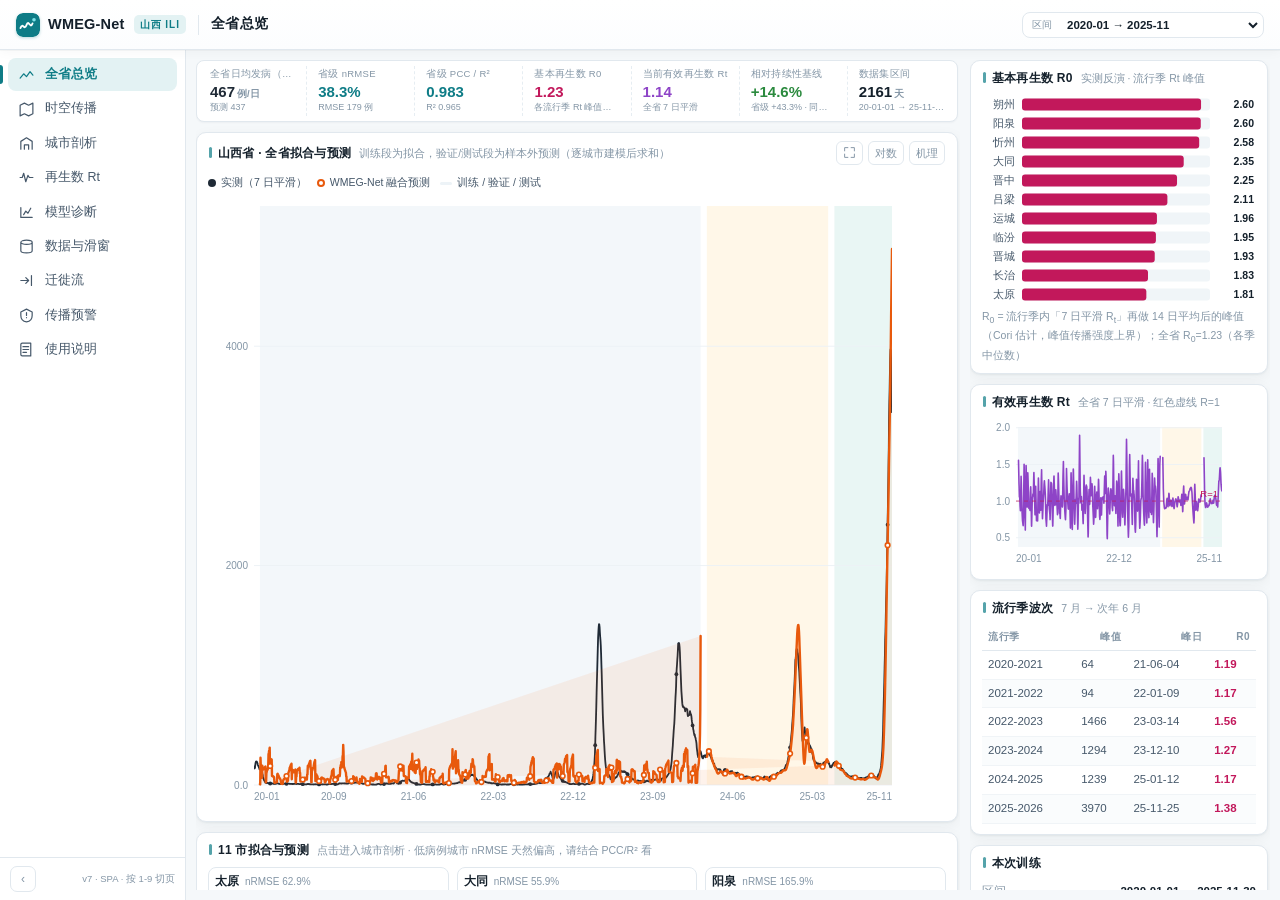
==== commit 00b71a94: "map: dual encoding (cases fill + T/H/R chip line), fix side-panel breakpoint for zoomed viewports" ====
--- a/index.html
+++ b/index.html
@@ -7,7 +7,7 @@
 <meta name="description" content="WMEG-Net 山西省 11 市流感样病例（ILI）时空预测演示：全省拟合与预测、时空传播地图、城市剖析、再生数 Rt、模型诊断与迁徙数据审计">
 <meta name="theme-color" content="#0E7C86">
 <link rel="icon" href="data:image/svg+xml,%3Csvg xmlns='http://www.w3.org/2000/svg' viewBox='0 0 32 32'%3E%3Crect width='32' height='32' rx='9' fill='%230E7C86'/%3E%3Cpath d='M6 20c3-8 5 4 8-4s5 6 8-2' fill='none' stroke='white' stroke-width='2.6' stroke-linecap='round'/%3E%3Ccircle cx='24' cy='9' r='2.4' fill='%237FE3E9'/%3E%3C/svg%3E">
-<link rel="stylesheet" href="assets/app.css?v=20261127i">
+<link rel="stylesheet" href="assets/app.css?v=20261127k">
 </head>
 <body data-page="index">
 <div id="app"></div>
@@ -16,7 +16,7 @@
 <script src="assets/charts.js?v=20261125f"></script>
 <script src="assets/core.js?v=20261125f"></script>
 <script src="assets/page-index.js?v=20261125f"></script>
-<script src="assets/page-map.js?v=20261127i"></script>
+<script src="assets/page-map.js?v=20261127k"></script>
 <script src="assets/page-city.js?v=20261127h"></script>
 <script src="assets/page-rt.js?v=20261125f"></script>
 <script src="assets/page-model.js?v=20261125f"></script>
--- a/assets/app.css
+++ b/assets/app.css
@@ -238,6 +238,9 @@
 /* ---------- 时间轴 ---------- */
 .timeline{display:flex;align-items:center;gap:12px;padding:8px 14px 10px}
 .timeline .day{font-size:14px;font-weight:800;font-variant-numeric:tabular-nums;min-width:96px}
+.timeline .daypick{font-size:15px;font-weight:800;font-variant-numeric:tabular-nums;background:#fff;border:1px solid var(--line);
+  border-radius:7px;padding:4px 8px;color:var(--tx);font-family:inherit;outline:none;min-width:138px}
+.timeline .daypick:focus{border-color:var(--accent)}
 .timeline .tot{font-size:11px;color:var(--tx3);min-width:120px;text-align:right}
 input[type=range]{-webkit-appearance:none;appearance:none;flex:1;height:4px;border-radius:3px;background:#D9E3EB;outline:none}
 input[type=range]::-webkit-slider-thumb{-webkit-appearance:none;width:15px;height:15px;border-radius:50%;
@@ -451,4 +454,9 @@
 table.mtable tbody tr:hover{background:#FBF3E8}
 table.mtable tbody tr.on{background:#DFF1F0}
 table.mtable tbody tr.on td:first-child{color:#0B5A62}
-@media (max-width:1280px){.mapgrid{grid-template-columns:minmax(0,1fr)}.mapside{display:none}}
+@media (max-width:1500px){.mapgrid{grid-template-columns:196px minmax(0,1fr) 216px;gap:8px}
+  .minirow svg{flex-basis:78px;width:78px}
+  .miniinfo{font-size:10px}
+  table.mtable{font-size:10px}
+  table.mtable td{padding:3px 3px}}
+@media (max-width:1024px){.mapgrid{grid-template-columns:minmax(0,1fr)}.mapside{display:none}}
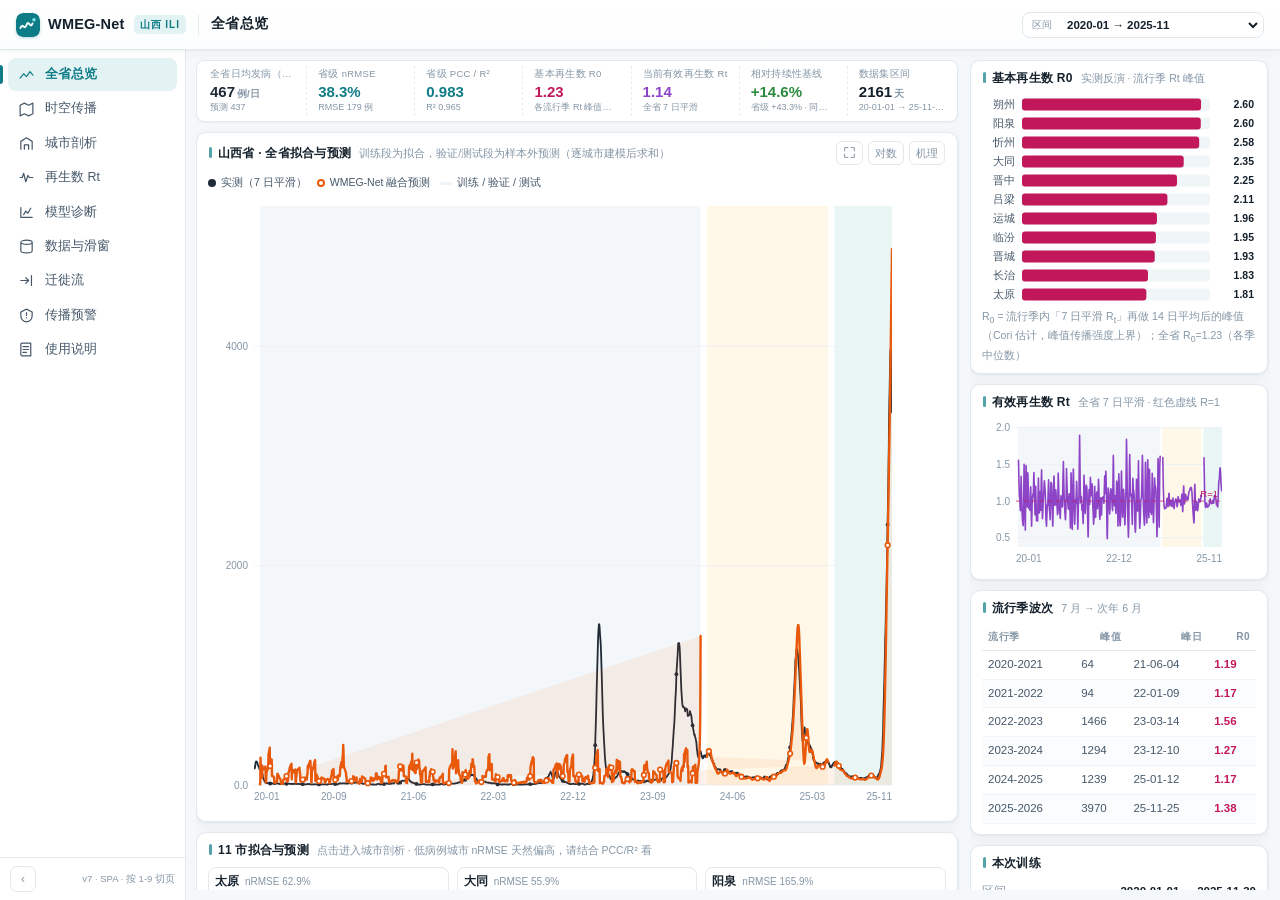
==== commit 4ae36b42: "map: fit three mini panels without scroll, slim timeline bar" ====
--- a/index.html
+++ b/index.html
@@ -7,7 +7,7 @@
 <meta name="description" content="WMEG-Net 山西省 11 市流感样病例（ILI）时空预测演示：全省拟合与预测、时空传播地图、城市剖析、再生数 Rt、模型诊断与迁徙数据审计">
 <meta name="theme-color" content="#0E7C86">
 <link rel="icon" href="data:image/svg+xml,%3Csvg xmlns='http://www.w3.org/2000/svg' viewBox='0 0 32 32'%3E%3Crect width='32' height='32' rx='9' fill='%230E7C86'/%3E%3Cpath d='M6 20c3-8 5 4 8-4s5 6 8-2' fill='none' stroke='white' stroke-width='2.6' stroke-linecap='round'/%3E%3Ccircle cx='24' cy='9' r='2.4' fill='%237FE3E9'/%3E%3C/svg%3E">
-<link rel="stylesheet" href="assets/app.css?v=20261127k">
+<link rel="stylesheet" href="assets/app.css?v=20261128m">
 </head>
 <body data-page="index">
 <div id="app"></div>
@@ -16,7 +16,7 @@
 <script src="assets/charts.js?v=20261125f"></script>
 <script src="assets/core.js?v=20261125f"></script>
 <script src="assets/page-index.js?v=20261125f"></script>
-<script src="assets/page-map.js?v=20261127k"></script>
+<script src="assets/page-map.js?v=20261128m"></script>
 <script src="assets/page-city.js?v=20261127h"></script>
 <script src="assets/page-rt.js?v=20261125f"></script>
 <script src="assets/page-model.js?v=20261125f"></script>
--- a/assets/app.css
+++ b/assets/app.css
@@ -236,10 +236,11 @@
 .card.fullmap .mapwrap{min-height:0}
 
 /* ---------- 时间轴 ---------- */
-.timeline{display:flex;align-items:center;gap:12px;padding:8px 14px 10px}
+.timeline{display:flex;align-items:center;gap:10px;padding:5px 12px 6px}
+.timeline .play{width:28px;height:28px;font-size:11px}
 .timeline .day{font-size:14px;font-weight:800;font-variant-numeric:tabular-nums;min-width:96px}
-.timeline .daypick{font-size:15px;font-weight:800;font-variant-numeric:tabular-nums;background:#fff;border:1px solid var(--line);
-  border-radius:7px;padding:4px 8px;color:var(--tx);font-family:inherit;outline:none;min-width:138px}
+.timeline .daypick{font-size:13px;font-weight:800;font-variant-numeric:tabular-nums;background:#fff;border:1px solid var(--line);
+  border-radius:7px;padding:2px 7px;color:var(--tx);font-family:inherit;outline:none;min-width:126px}
 .timeline .daypick:focus{border-color:var(--accent)}
 .timeline .tot{font-size:11px;color:var(--tx3);min-width:120px;text-align:right}
 input[type=range]{-webkit-appearance:none;appearance:none;flex:1;height:4px;border-radius:3px;background:#D9E3EB;outline:none}
@@ -439,10 +440,11 @@
 .bullets li{margin:4px 0}
 
 /* ---------- 地图图版式三栏：三要素同步小图 + 逐城三要素表 ---------- */
+.card.mapcard>.bd{padding:6px 10px 6px}
 .mapgrid{display:grid;grid-template-columns:252px minmax(0,1fr) 264px;gap:12px;flex:1;min-height:0}
 .mapside{min-height:0;overflow-y:auto;display:flex;flex-direction:column;gap:10px;scrollbar-width:thin}
-.minirow{display:flex;gap:8px;align-items:stretch;background:#FFFCF7;border:1px solid var(--line);border-radius:10px;padding:8px;flex:1 1 0;min-height:150px}
-.minirow svg{flex:0 0 104px;width:104px;height:100%;min-height:140px;display:block}
+.minirow{display:flex;gap:8px;align-items:stretch;background:#FFFCF7;border:1px solid var(--line);border-radius:10px;padding:6px;flex:1 1 0;min-height:0}
+.minirow svg{flex:0 0 104px;width:104px;height:100%;min-height:0;display:block}
 .miniinfo{flex:1;min-width:0;display:flex;flex-direction:column;gap:3px;font-size:11px;color:var(--tx2)}
 .miniinfo .kv{display:flex;justify-content:space-between;gap:6px}
 .miniinfo .kv>span:last-child{font-weight:800;font-variant-numeric:tabular-nums;color:var(--tx)}
@@ -454,8 +456,9 @@
 table.mtable tbody tr:hover{background:#FBF3E8}
 table.mtable tbody tr.on{background:#DFF1F0}
 table.mtable tbody tr.on td:first-child{color:#0B5A62}
-@media (max-width:1500px){.mapgrid{grid-template-columns:196px minmax(0,1fr) 216px;gap:8px}
-  .minirow svg{flex-basis:78px;width:78px}
+@media (max-width:1500px){.mapgrid{grid-template-columns:196px minmax(0,1fr);gap:8px}
+  .mapside-r{display:none}
+  .minirow svg{flex-basis:64px;width:64px}
   .miniinfo{font-size:10px}
   table.mtable{font-size:10px}
   table.mtable td{padding:3px 3px}}
